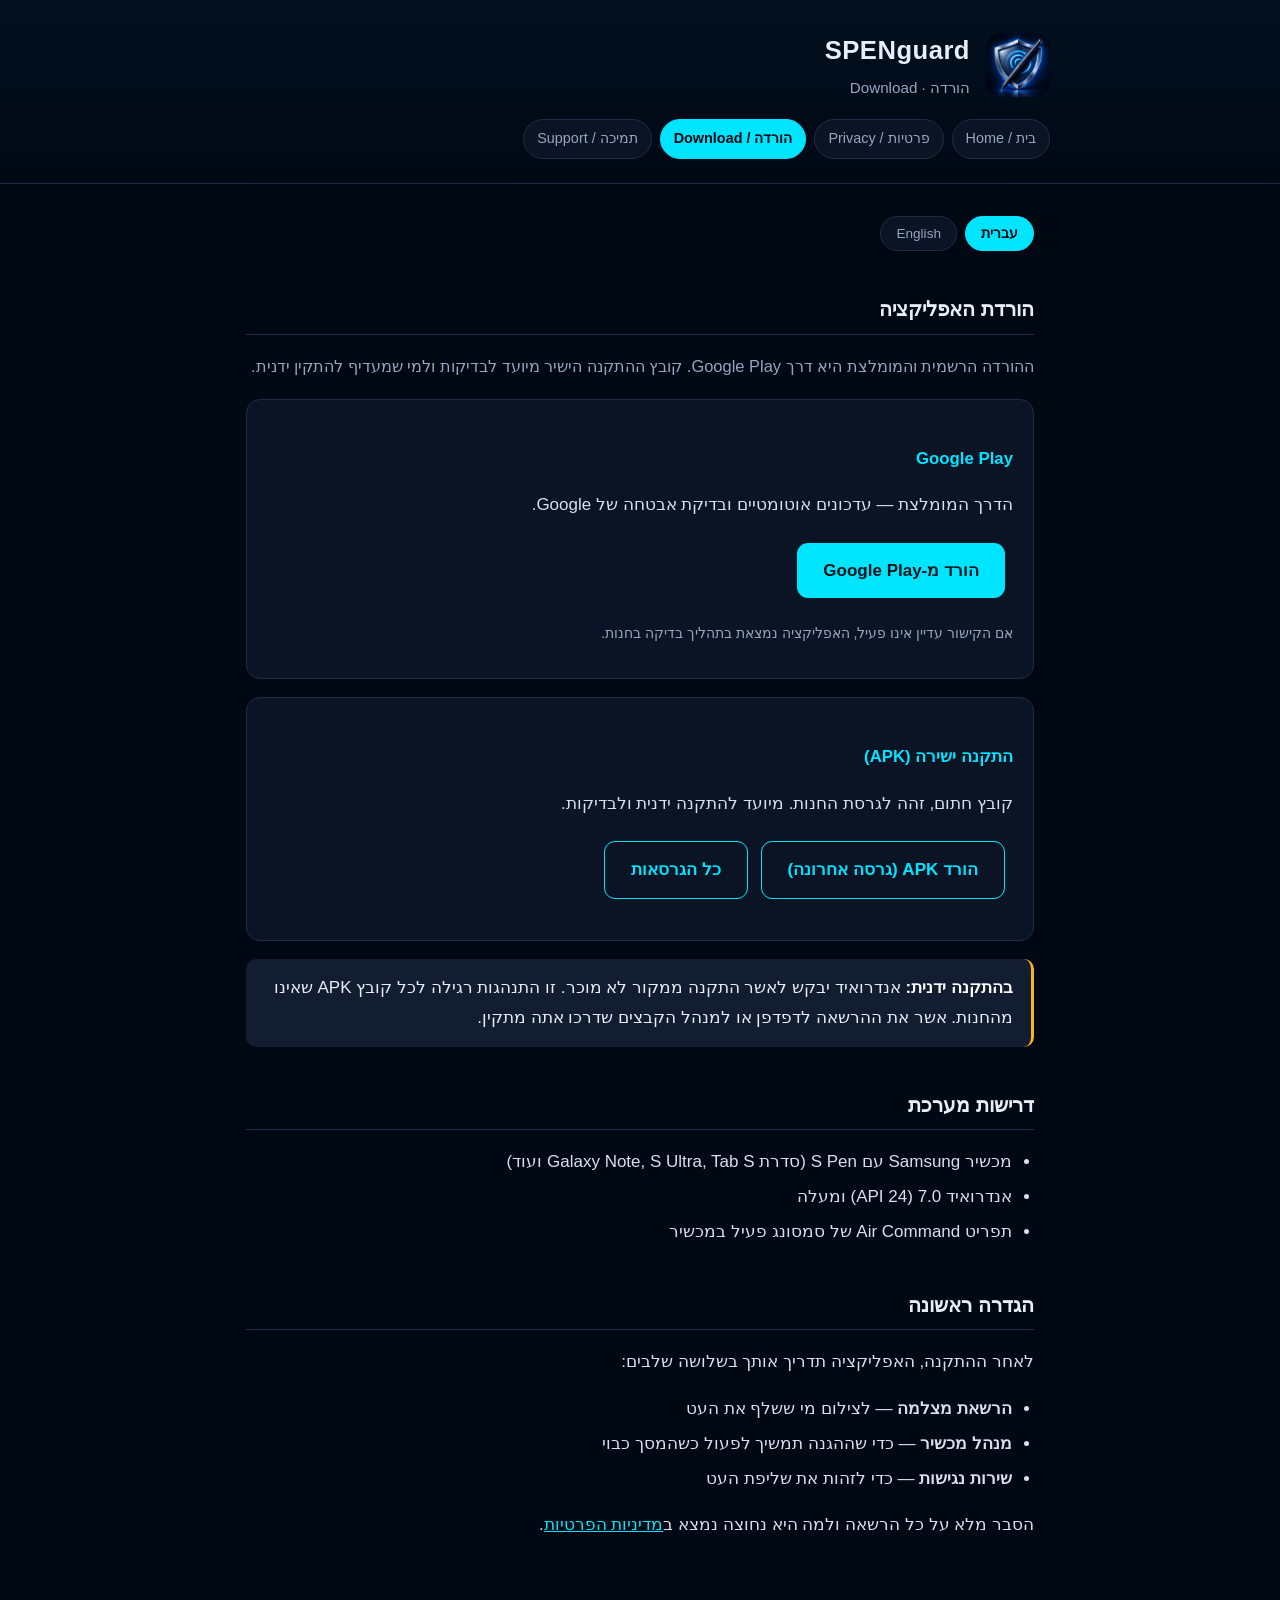
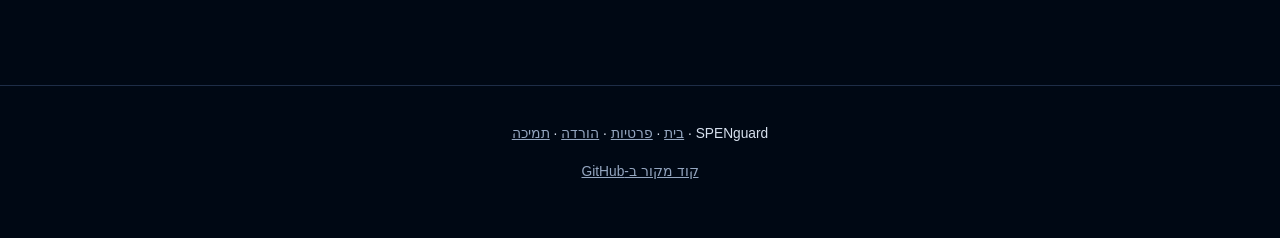
==== docs/download.html @ 7f83f574 "Add the Google Play compliance website and listing texts Google Play requires a publicly reachable p" ====
<!doctype html>
<html lang="he" dir="rtl">
<head>
<meta charset="utf-8">
<meta name="viewport" content="width=device-width, initial-scale=1">
<title>הורדה — SPENguard</title>
<meta name="description" content="הורדת קובץ ההתקנה של SPENguard למכשירי Samsung עם S Pen.">
<link rel="icon" href="assets/icon-192.png">
<link rel="stylesheet" href="assets/style.css">
</head>
<body>
<header class="site">
  <div class="head-inner">
    <img src="assets/icon-192.png" alt="SPENguard">
    <div class="head-text">
      <h1>SPENguard</h1>
      <p>הורדה · Download</p>
    </div>
  </div>
  <nav class="site">
    <a href="index.html">בית / Home</a>
    <a href="privacy.html">פרטיות / Privacy</a>
    <a href="download.html" aria-current="page">הורדה / Download</a>
    <a href="support.html">תמיכה / Support</a>
  </nav>
</header>
<main class="wrap">

  <div class="langbar" role="group" aria-label="בחירת שפה / Language">
    <button type="button" data-lang="he" aria-pressed="true">עברית</button>
    <button type="button" data-lang="en" aria-pressed="false">English</button>
  </div>

<section lang="he" dir="rtl">
  <h2>הורדת האפליקציה</h2>

  <p class="lead">
    ההורדה הרשמית והמומלצת היא דרך Google&nbsp;Play. קובץ ההתקנה הישיר
    מיועד לבדיקות ולמי שמעדיף להתקין ידנית.
  </p>

  <div class="card">
    <h3>Google Play</h3>
    <p>הדרך המומלצת — עדכונים אוטומטיים ובדיקת אבטחה של Google.</p>
    <p><a class="btn" href="PLAY_STORE_URL_PLACEHOLDER">הורד מ-Google Play</a></p>
    <p class="meta">אם הקישור עדיין אינו פעיל, האפליקציה נמצאת בתהליך בדיקה בחנות.</p>
  </div>

  <div class="card">
    <h3>התקנה ישירה (APK)</h3>
    <p>קובץ חתום, זהה לגרסת החנות. מיועד להתקנה ידנית ולבדיקות.</p>
    <p>
      <a class="btn ghost" href="https://github.com/davidggjg/spenguard-9/releases/latest/download/SPENguard-release.apk">הורד APK (גרסה אחרונה)</a>
      <a class="btn ghost" href="https://github.com/davidggjg/spenguard-9/releases/latest">כל הגרסאות</a>
    </p>
  </div>

  <div class="note warn">
    <strong>בהתקנה ידנית:</strong> אנדרואיד יבקש לאשר התקנה ממקור לא מוכר.
    זו התנהגות רגילה לכל קובץ APK שאינו מהחנות. אשר את ההרשאה לדפדפן או
    למנהל הקבצים שדרכו אתה מתקין.
  </div>

  <h2>דרישות מערכת</h2>
  <ul>
    <li>מכשיר Samsung עם S&nbsp;Pen (סדרת Galaxy Note, S&nbsp;Ultra, Tab&nbsp;S ועוד)</li>
    <li>אנדרואיד 7.0 (API 24) ומעלה</li>
    <li>תפריט Air&nbsp;Command של סמסונג פעיל במכשיר</li>
  </ul>

  <h2>הגדרה ראשונה</h2>
  <p>לאחר ההתקנה, האפליקציה תדריך אותך בשלושה שלבים:</p>
  <ul>
    <li><strong>הרשאת מצלמה</strong> — לצילום מי ששלף את העט</li>
    <li><strong>מנהל מכשיר</strong> — כדי שההגנה תמשיך לפעול כשהמסך כבוי</li>
    <li><strong>שירות נגישות</strong> — כדי לזהות את שליפת העט</li>
  </ul>
  <p>
    הסבר מלא על כל הרשאה ולמה היא נחוצה נמצא ב<a href="privacy.html">מדיניות הפרטיות</a>.
  </p>
</section>

<section lang="en" dir="ltr" hidden>
  <h2>Download the app</h2>

  <p class="lead">
    The official and recommended download is through Google&nbsp;Play. The
    direct installer is intended for testing and manual installation.
  </p>

  <div class="card">
    <h3>Google Play</h3>
    <p>The recommended route — automatic updates and Google's security scanning.</p>
    <p><a class="btn" href="PLAY_STORE_URL_PLACEHOLDER">Get it on Google Play</a></p>
    <p class="meta">If the link is not live yet, the app is still under review.</p>
  </div>

  <div class="card">
    <h3>Direct install (APK)</h3>
    <p>A signed build, identical to the store version. For manual installation and testing.</p>
    <p>
      <a class="btn ghost" href="https://github.com/davidggjg/spenguard-9/releases/latest/download/SPENguard-release.apk">Download APK (latest)</a>
      <a class="btn ghost" href="https://github.com/davidggjg/spenguard-9/releases/latest">All releases</a>
    </p>
  </div>

  <div class="note warn">
    <strong>Manual installation:</strong> Android will ask you to allow installs
    from an unknown source. This is normal for any APK obtained outside the
    store. Grant it to the browser or file manager you are installing from.
  </div>

  <h2>Requirements</h2>
  <ul>
    <li>A Samsung device with an S&nbsp;Pen (Galaxy Note, S&nbsp;Ultra, Tab&nbsp;S and others)</li>
    <li>Android 7.0 (API 24) or newer</li>
    <li>Samsung's Air&nbsp;Command menu enabled on the device</li>
  </ul>

  <h2>First-time setup</h2>
  <p>After installing, the app guides you through three steps:</p>
  <ul>
    <li><strong>Camera permission</strong> — to photograph whoever removed the pen</li>
    <li><strong>Device admin</strong> — so protection keeps running with the screen off</li>
    <li><strong>Accessibility service</strong> — to detect that the pen was removed</li>
  </ul>
  <p>
    Each permission is explained in full in the
    <a href="privacy.html?lang=en">privacy policy</a>.
  </p>
</section>

</main>
<footer class="site">
  <p>SPENguard · <a href="index.html">בית</a> · <a href="privacy.html">פרטיות</a> · <a href="download.html">הורדה</a> · <a href="support.html">תמיכה</a></p>
  <p><a href="https://github.com/davidggjg/spenguard-9" target="_blank" rel="noopener">קוד מקור ב-GitHub</a></p>
</footer>
<script src="assets/lang.js"></script>
</body>
</html>
---- docs/assets/style.css ----
:root {
  --bg: #000814;
  --surface: #0b1424;
  --surface-2: #121d31;
  --border: #1e2d47;
  --text: #e8eef7;
  --muted: #94a6c0;
  --accent: #00e5ff;
  --accent-dim: #0a3d4a;
  --warn: #ffb020;
  --radius: 14px;
  --maxw: 820px;
}

* { box-sizing: border-box; }

html { -webkit-text-size-adjust: 100%; }

body {
  margin: 0;
  background: var(--bg);
  color: var(--text);
  font-family: -apple-system, BlinkMacSystemFont, "Segoe UI", Rubik, Arial, sans-serif;
  font-size: 17px;
  line-height: 1.75;
  overflow-wrap: break-word;
}

.wrap {
  max-width: var(--maxw);
  margin: 0 auto;
  padding: 0 16px 72px;
}

/* ---------- header ---------- */
header.site {
  border-bottom: 1px solid var(--border);
  background: linear-gradient(180deg, #02101f 0%, var(--bg) 100%);
  padding: 28px 16px 24px;
  margin-bottom: 32px;
}
.head-inner {
  max-width: var(--maxw);
  margin: 0 auto;
  display: flex;
  align-items: center;
  gap: 16px;
  flex-wrap: wrap;
}
.head-inner img { width: 64px; height: 64px; border-radius: 15px; flex: none; }
.head-text h1 { margin: 0; font-size: 1.6rem; letter-spacing: .5px; }
.head-text p { margin: 2px 0 0; color: var(--muted); font-size: .95rem; }

nav.site {
  max-width: var(--maxw);
  margin: 18px auto 0;
  display: flex;
  gap: 8px;
  flex-wrap: wrap;
}
nav.site a {
  color: var(--muted);
  text-decoration: none;
  font-size: .9rem;
  padding: 6px 13px;
  border: 1px solid var(--border);
  border-radius: 999px;
  background: var(--surface);
}
nav.site a:hover { color: var(--text); border-color: var(--accent); }
nav.site a[aria-current="page"] { color: var(--bg); background: var(--accent); border-color: var(--accent); font-weight: 600; }

/* ---------- text ---------- */
h2 { font-size: 1.28rem; margin: 40px 0 10px; padding-bottom: 7px; border-bottom: 1px solid var(--border); }
h3 { font-size: 1.05rem; margin: 26px 0 6px; color: var(--accent); }
p, li { color: #d6e0ee; }
a { color: var(--accent); }
ul { padding-inline-start: 22px; }
li { margin: 5px 0; }
code {
  background: var(--surface-2);
  border: 1px solid var(--border);
  border-radius: 6px;
  padding: 1px 6px;
  font-size: .87em;
  direction: ltr;
  display: inline-block;
}

/* ---------- blocks ---------- */
.card {
  background: var(--surface);
  border: 1px solid var(--border);
  border-radius: var(--radius);
  padding: 18px 20px;
  margin: 18px 0;
}
.note {
  border-inline-start: 3px solid var(--accent);
  background: var(--surface-2);
  border-radius: 10px;
  padding: 14px 18px;
  margin: 18px 0;
}
.note.warn { border-inline-start-color: var(--warn); }
.note strong { color: #fff; }

.lead { font-size: 1.03rem; color: var(--muted); }
.meta { color: var(--muted); font-size: .88rem; margin-top: 4px; }

table { width: 100%; border-collapse: collapse; margin: 16px 0; font-size: .93rem; display: block; overflow-x: auto; }
th, td { border: 1px solid var(--border); padding: 9px 11px; text-align: start; vertical-align: top; }
th { background: var(--surface-2); color: #fff; font-weight: 600; }

.btn {
  display: inline-block;
  background: var(--accent);
  color: #00151b;
  font-weight: 700;
  text-decoration: none;
  padding: 13px 26px;
  border-radius: 11px;
  margin: 6px 8px 6px 0;
}
.btn:hover { filter: brightness(1.12); }
.btn.ghost { background: transparent; color: var(--accent); border: 1px solid var(--accent); }

footer.site {
  border-top: 1px solid var(--border);
  margin-top: 56px;
  padding: 22px 16px 40px;
  color: var(--muted);
  font-size: .86rem;
  text-align: center;
}
footer.site a { color: var(--muted); }

/* ---------- language switching ---------- */
.langbar { display: flex; gap: 8px; margin: 0 0 8px; }
.langbar button {
  cursor: pointer;
  font: inherit;
  font-size: .85rem;
  padding: 5px 15px;
  border-radius: 999px;
  border: 1px solid var(--border);
  background: var(--surface);
  color: var(--muted);
}
.langbar button[aria-pressed="true"] { background: var(--accent); color: var(--bg); border-color: var(--accent); font-weight: 600; }

[lang="he"] { direction: rtl; text-align: right; }
[lang="en"] { direction: ltr; text-align: left; }
[hidden] { display: none !important; }

@media (max-width: 560px) {
  body { font-size: 16px; }
  .head-inner img { width: 52px; height: 52px; }
  .head-text h1 { font-size: 1.35rem; }
}
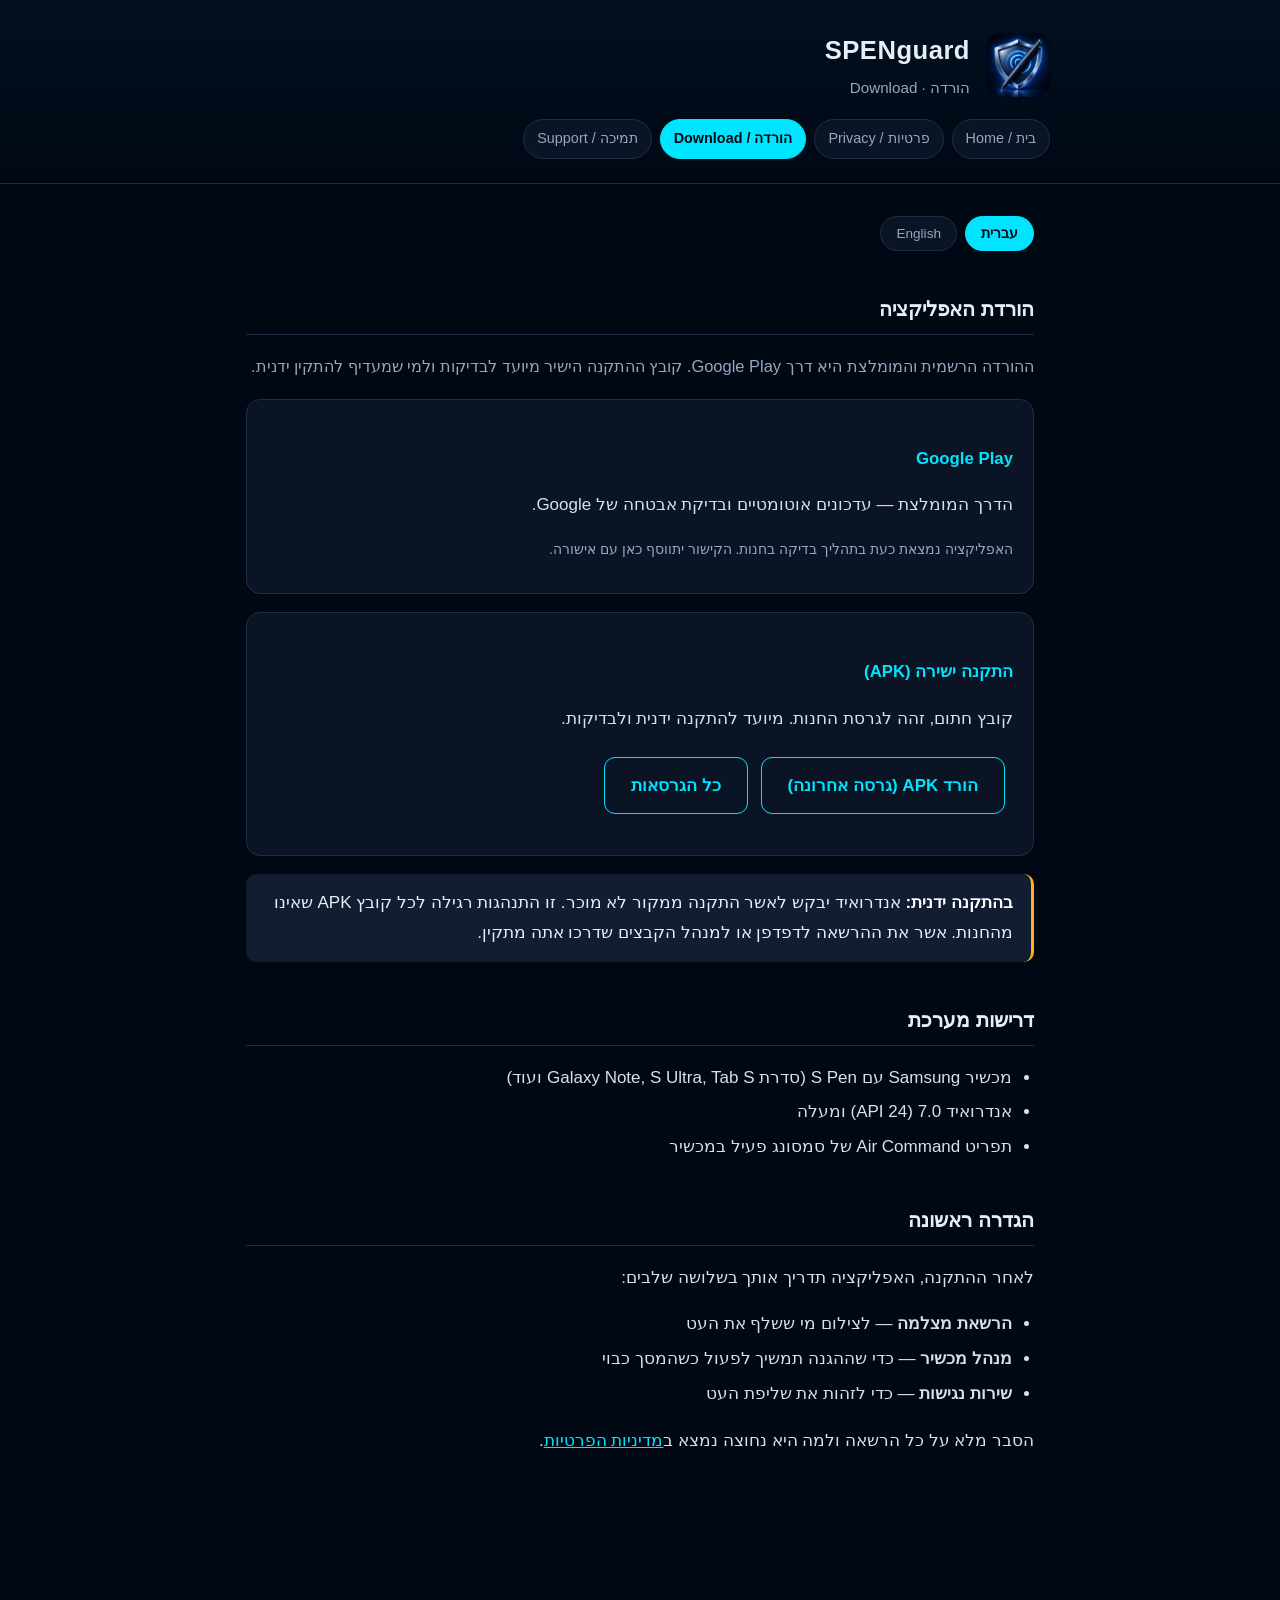
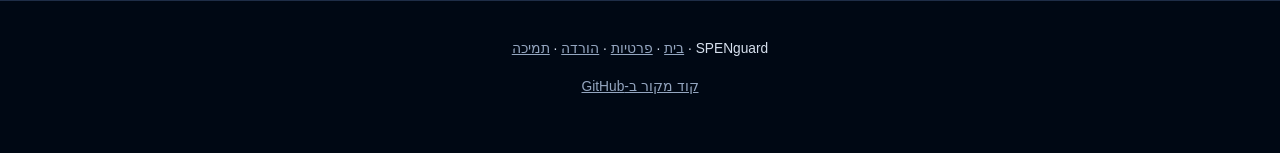
==== commit 1e3fa851: "Add SEO metadata for search indexing and remove dead store links - Canonical URLs, Open Graph and Tw" ====
--- a/docs/download.html
+++ b/docs/download.html
@@ -6,6 +6,21 @@
 <title>הורדה — SPENguard</title>
 <meta name="description" content="הורדת קובץ ההתקנה של SPENguard למכשירי Samsung עם S Pen.">
 <link rel="icon" href="assets/icon-192.png">
+<link rel="canonical" href="https://davidggjg.github.io/spenguard-9/download.html">
+<meta name="robots" content="index, follow">
+<meta property="og:type" content="website">
+<meta property="og:site_name" content="SPENguard">
+<meta property="og:locale" content="he_IL">
+<meta property="og:locale:alternate" content="en_US">
+<meta property="og:title" content="הורדה — SPENguard">
+<meta property="og:description" content="הורדת SPENguard למכשירי Samsung עם S Pen — Google Play או התקנה ישירה.">
+<meta property="og:url" content="https://davidggjg.github.io/spenguard-9/download.html">
+<meta property="og:image" content="https://davidggjg.github.io/spenguard-9/assets/icon-512.png">
+<meta name="twitter:card" content="summary">
+<meta name="twitter:title" content="הורדה — SPENguard">
+<meta name="twitter:description" content="הורדת SPENguard למכשירי Samsung עם S Pen — Google Play או התקנה ישירה.">
+<meta name="twitter:image" content="https://davidggjg.github.io/spenguard-9/assets/icon-512.png">
+<link rel="apple-touch-icon" href="https://davidggjg.github.io/spenguard-9/assets/icon-192.png">
 <link rel="stylesheet" href="assets/style.css">
 </head>
 <body>
@@ -42,8 +57,10 @@
   <div class="card">
     <h3>Google Play</h3>
     <p>הדרך המומלצת — עדכונים אוטומטיים ובדיקת אבטחה של Google.</p>
-    <p><a class="btn" href="PLAY_STORE_URL_PLACEHOLDER">הורד מ-Google Play</a></p>
-    <p class="meta">אם הקישור עדיין אינו פעיל, האפליקציה נמצאת בתהליך בדיקה בחנות.</p>
+    <p class="meta">האפליקציה נמצאת כעת בתהליך בדיקה בחנות. הקישור יתווסף כאן עם אישורה.</p>
+    <!-- PLAY:START
+    <p><a class="btn" href="https://play.google.com/store/apps/details?id=com.davidggjg.spenguard">הורד מ-Google Play</a></p>
+    PLAY:END -->
   </div>
 
   <div class="card">
@@ -91,8 +108,10 @@
   <div class="card">
     <h3>Google Play</h3>
     <p>The recommended route — automatic updates and Google's security scanning.</p>
-    <p><a class="btn" href="PLAY_STORE_URL_PLACEHOLDER">Get it on Google Play</a></p>
-    <p class="meta">If the link is not live yet, the app is still under review.</p>
+    <p class="meta">The app is currently under review. The link will appear here once it is approved.</p>
+    <!-- PLAY:START
+    <p><a class="btn" href="https://play.google.com/store/apps/details?id=com.davidggjg.spenguard">Get it on Google Play</a></p>
+    PLAY:END -->
   </div>
 
   <div class="card">
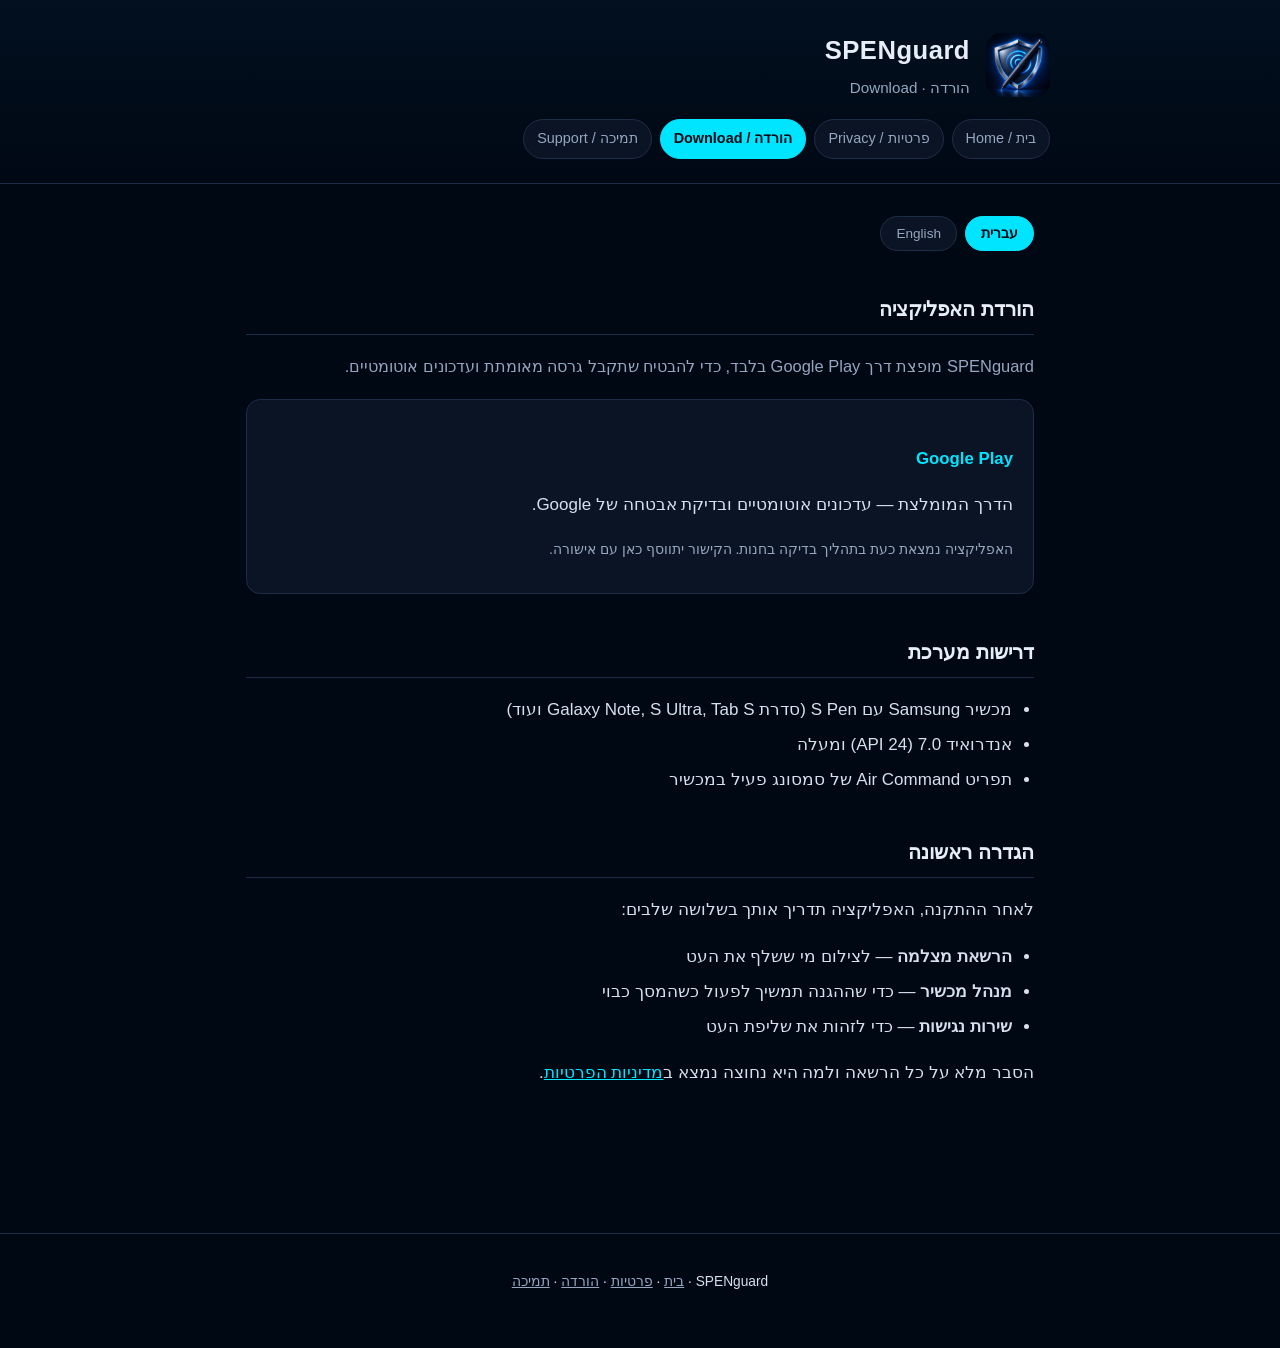
==== commit 5e7ac738: "Add Search Console verification, switch support address, drop repo links - Add the Google Search Con" ====
--- a/docs/download.html
+++ b/docs/download.html
@@ -50,8 +50,8 @@
   <h2>הורדת האפליקציה</h2>
 
   <p class="lead">
-    ההורדה הרשמית והמומלצת היא דרך Google&nbsp;Play. קובץ ההתקנה הישיר
-    מיועד לבדיקות ולמי שמעדיף להתקין ידנית.
+    SPENguard מופצת דרך Google&nbsp;Play בלבד, כדי להבטיח שתקבל גרסה
+    מאומתת ועדכונים אוטומטיים.
   </p>
 
   <div class="card">
@@ -61,21 +61,6 @@
     <!-- PLAY:START
     <p><a class="btn" href="https://play.google.com/store/apps/details?id=com.davidggjg.spenguard">הורד מ-Google Play</a></p>
     PLAY:END -->
-  </div>
-
-  <div class="card">
-    <h3>התקנה ישירה (APK)</h3>
-    <p>קובץ חתום, זהה לגרסת החנות. מיועד להתקנה ידנית ולבדיקות.</p>
-    <p>
-      <a class="btn ghost" href="https://github.com/davidggjg/spenguard-9/releases/latest/download/SPENguard-release.apk">הורד APK (גרסה אחרונה)</a>
-      <a class="btn ghost" href="https://github.com/davidggjg/spenguard-9/releases/latest">כל הגרסאות</a>
-    </p>
-  </div>
-
-  <div class="note warn">
-    <strong>בהתקנה ידנית:</strong> אנדרואיד יבקש לאשר התקנה ממקור לא מוכר.
-    זו התנהגות רגילה לכל קובץ APK שאינו מהחנות. אשר את ההרשאה לדפדפן או
-    למנהל הקבצים שדרכו אתה מתקין.
   </div>
 
   <h2>דרישות מערכת</h2>
@@ -101,8 +86,8 @@
   <h2>Download the app</h2>
 
   <p class="lead">
-    The official and recommended download is through Google&nbsp;Play. The
-    direct installer is intended for testing and manual installation.
+    SPENguard is distributed through Google&nbsp;Play only, so you always get a
+    verified build and automatic updates.
   </p>
 
   <div class="card">
@@ -112,21 +97,6 @@
     <!-- PLAY:START
     <p><a class="btn" href="https://play.google.com/store/apps/details?id=com.davidggjg.spenguard">Get it on Google Play</a></p>
     PLAY:END -->
-  </div>
-
-  <div class="card">
-    <h3>Direct install (APK)</h3>
-    <p>A signed build, identical to the store version. For manual installation and testing.</p>
-    <p>
-      <a class="btn ghost" href="https://github.com/davidggjg/spenguard-9/releases/latest/download/SPENguard-release.apk">Download APK (latest)</a>
-      <a class="btn ghost" href="https://github.com/davidggjg/spenguard-9/releases/latest">All releases</a>
-    </p>
-  </div>
-
-  <div class="note warn">
-    <strong>Manual installation:</strong> Android will ask you to allow installs
-    from an unknown source. This is normal for any APK obtained outside the
-    store. Grant it to the browser or file manager you are installing from.
   </div>
 
   <h2>Requirements</h2>
@@ -152,7 +122,6 @@
 </main>
 <footer class="site">
   <p>SPENguard · <a href="index.html">בית</a> · <a href="privacy.html">פרטיות</a> · <a href="download.html">הורדה</a> · <a href="support.html">תמיכה</a></p>
-  <p><a href="https://github.com/davidggjg/spenguard-9" target="_blank" rel="noopener">קוד מקור ב-GitHub</a></p>
 </footer>
 <script src="assets/lang.js"></script>
 </body>
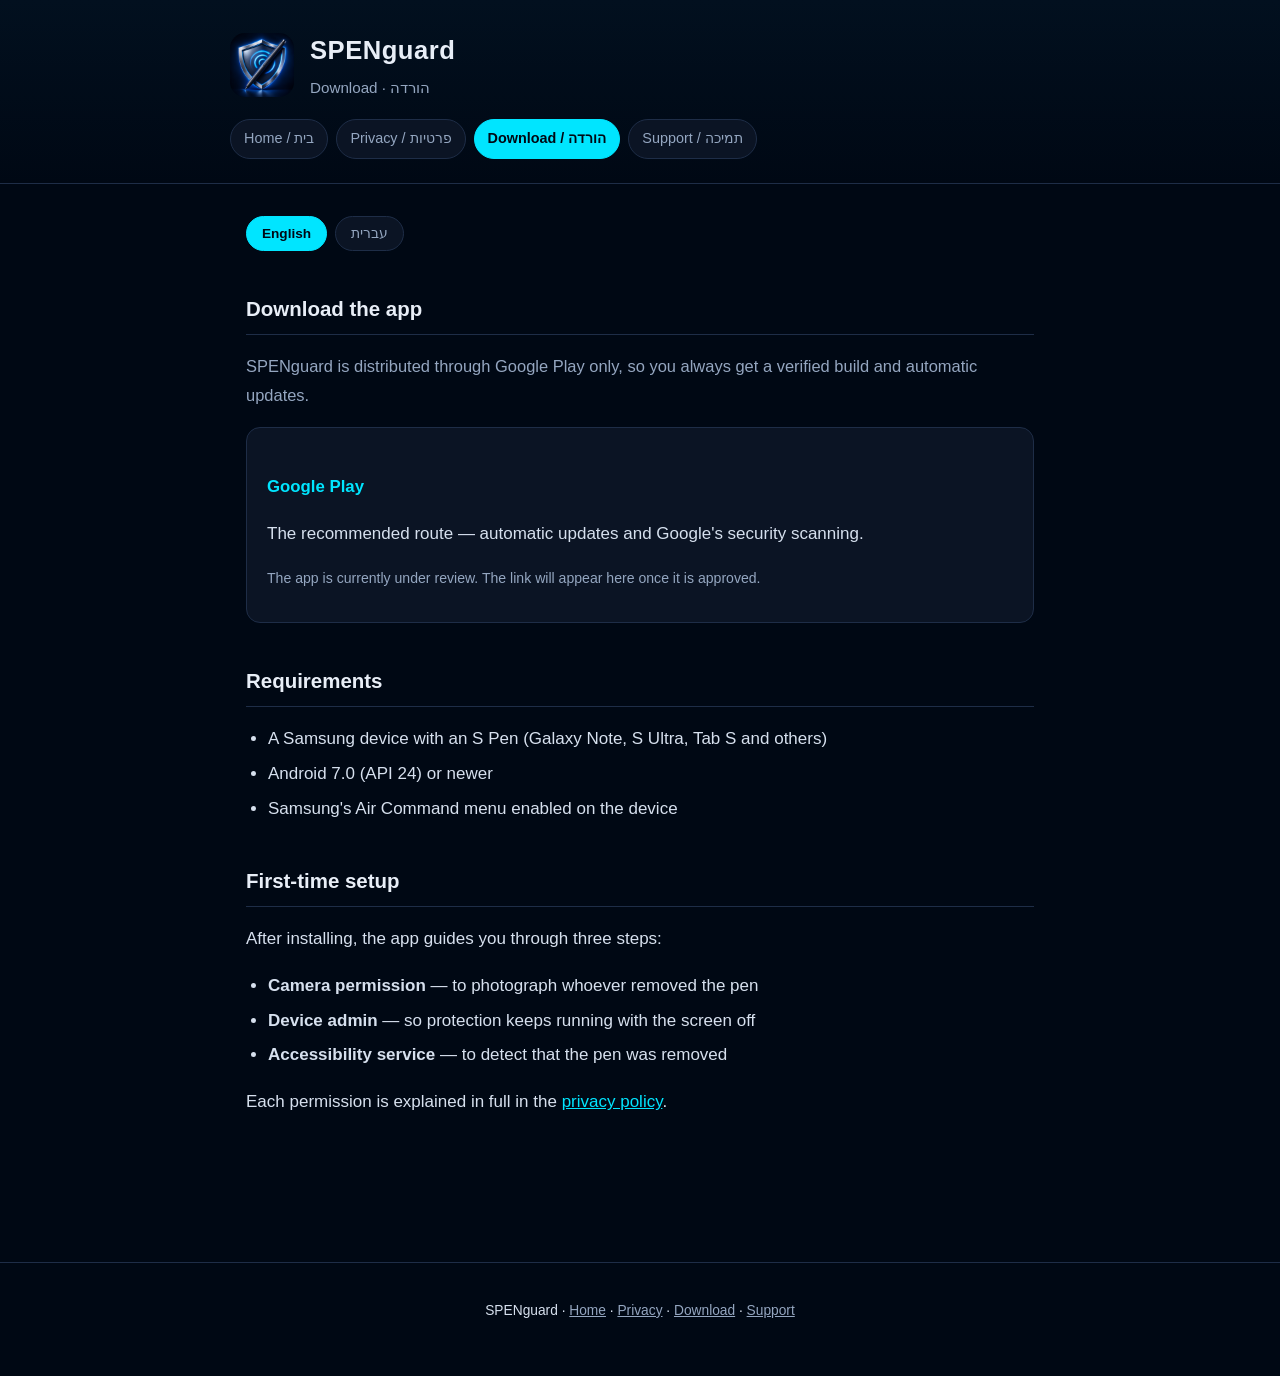
==== commit dc965970: "Make English the primary language of the site and the store listing The app now ships in 15 language" ====
--- a/docs/download.html
+++ b/docs/download.html
@@ -1,26 +1,26 @@
 <!doctype html>
-<html lang="he" dir="rtl">
+<html lang="en" dir="ltr">
 <head>
 <meta charset="utf-8">
 <meta name="viewport" content="width=device-width, initial-scale=1">
-<title>הורדה — SPENguard</title>
-<meta name="description" content="הורדת קובץ ההתקנה של SPENguard למכשירי Samsung עם S Pen.">
+<title>Download — SPENguard</title>
+<meta name="description" content="Download SPENguard for Samsung devices with an S Pen.">
 <link rel="icon" href="assets/icon-192.png">
-<link rel="canonical" href="https://davidggjg.github.io/spenguard-9/download.html">
+<link rel="canonical" href="https://spenguard.netlify.app/download.html">
 <meta name="robots" content="index, follow">
 <meta property="og:type" content="website">
 <meta property="og:site_name" content="SPENguard">
-<meta property="og:locale" content="he_IL">
-<meta property="og:locale:alternate" content="en_US">
-<meta property="og:title" content="הורדה — SPENguard">
+<meta property="og:locale" content="en_US">
+<meta property="og:locale:alternate" content="he_IL">
+<meta property="og:title" content="Download — SPENguard">
 <meta property="og:description" content="הורדת SPENguard למכשירי Samsung עם S Pen — Google Play או התקנה ישירה.">
-<meta property="og:url" content="https://davidggjg.github.io/spenguard-9/download.html">
-<meta property="og:image" content="https://davidggjg.github.io/spenguard-9/assets/icon-512.png">
+<meta property="og:url" content="https://spenguard.netlify.app/download.html">
+<meta property="og:image" content="https://spenguard.netlify.app/assets/icon-512.png">
 <meta name="twitter:card" content="summary">
-<meta name="twitter:title" content="הורדה — SPENguard">
+<meta name="twitter:title" content="Download — SPENguard">
 <meta name="twitter:description" content="הורדת SPENguard למכשירי Samsung עם S Pen — Google Play או התקנה ישירה.">
-<meta name="twitter:image" content="https://davidggjg.github.io/spenguard-9/assets/icon-512.png">
-<link rel="apple-touch-icon" href="https://davidggjg.github.io/spenguard-9/assets/icon-192.png">
+<meta name="twitter:image" content="https://spenguard.netlify.app/assets/icon-512.png">
+<link rel="apple-touch-icon" href="https://spenguard.netlify.app/assets/icon-192.png">
 <link rel="stylesheet" href="assets/style.css">
 </head>
 <body>
@@ -29,24 +29,24 @@
     <img src="assets/icon-192.png" alt="SPENguard">
     <div class="head-text">
       <h1>SPENguard</h1>
-      <p>הורדה · Download</p>
+      <p>Download · הורדה</p>
     </div>
   </div>
   <nav class="site">
-    <a href="index.html">בית / Home</a>
-    <a href="privacy.html">פרטיות / Privacy</a>
-    <a href="download.html" aria-current="page">הורדה / Download</a>
-    <a href="support.html">תמיכה / Support</a>
+    <a href="index.html">Home / בית</a>
+    <a href="privacy.html">Privacy / פרטיות</a>
+    <a href="download.html" aria-current="page">Download / הורדה</a>
+    <a href="support.html">Support / תמיכה</a>
   </nav>
 </header>
 <main class="wrap">
 
-  <div class="langbar" role="group" aria-label="בחירת שפה / Language">
-    <button type="button" data-lang="he" aria-pressed="true">עברית</button>
-    <button type="button" data-lang="en" aria-pressed="false">English</button>
+  <div class="langbar" role="group" aria-label="Language / בחירת שפה">
+    <button type="button" data-lang="en" aria-pressed="true">English</button>
+    <button type="button" data-lang="he" aria-pressed="false">עברית</button>
   </div>
 
-<section lang="he" dir="rtl">
+<section lang="he" dir="rtl" hidden>
   <h2>הורדת האפליקציה</h2>
 
   <p class="lead">
@@ -82,7 +82,7 @@
   </p>
 </section>
 
-<section lang="en" dir="ltr" hidden>
+<section lang="en" dir="ltr">
   <h2>Download the app</h2>
 
   <p class="lead">
@@ -121,7 +121,7 @@
 
 </main>
 <footer class="site">
-  <p>SPENguard · <a href="index.html">בית</a> · <a href="privacy.html">פרטיות</a> · <a href="download.html">הורדה</a> · <a href="support.html">תמיכה</a></p>
+  <p>SPENguard · <a href="index.html">Home</a> · <a href="privacy.html">Privacy</a> · <a href="download.html">Download</a> · <a href="support.html">Support</a></p>
 </footer>
 <script src="assets/lang.js"></script>
 </body>
--- a/docs/assets/style.css
+++ b/docs/assets/style.css
@@ -158,3 +158,29 @@
   .head-inner img { width: 52px; height: 52px; }
   .head-text h1 { font-size: 1.35rem; }
 }
+
+/* ---------- screenshot gallery ---------- */
+.shots {
+  display: grid;
+  grid-template-columns: repeat(auto-fit, minmax(150px, 1fr));
+  gap: 14px;
+  margin: 20px 0 8px;
+}
+.shots figure { margin: 0; }
+.shots img {
+  width: 100%;
+  height: auto;
+  display: block;
+  border-radius: 12px;
+  border: 1px solid var(--border);
+  background: #0a0a0f;
+}
+.shots figcaption {
+  margin-top: 8px;
+  font-size: .82rem;
+  color: var(--muted);
+  text-align: center;
+}
+@media (max-width: 420px) {
+  .shots { grid-template-columns: repeat(2, 1fr); gap: 10px; }
+}
